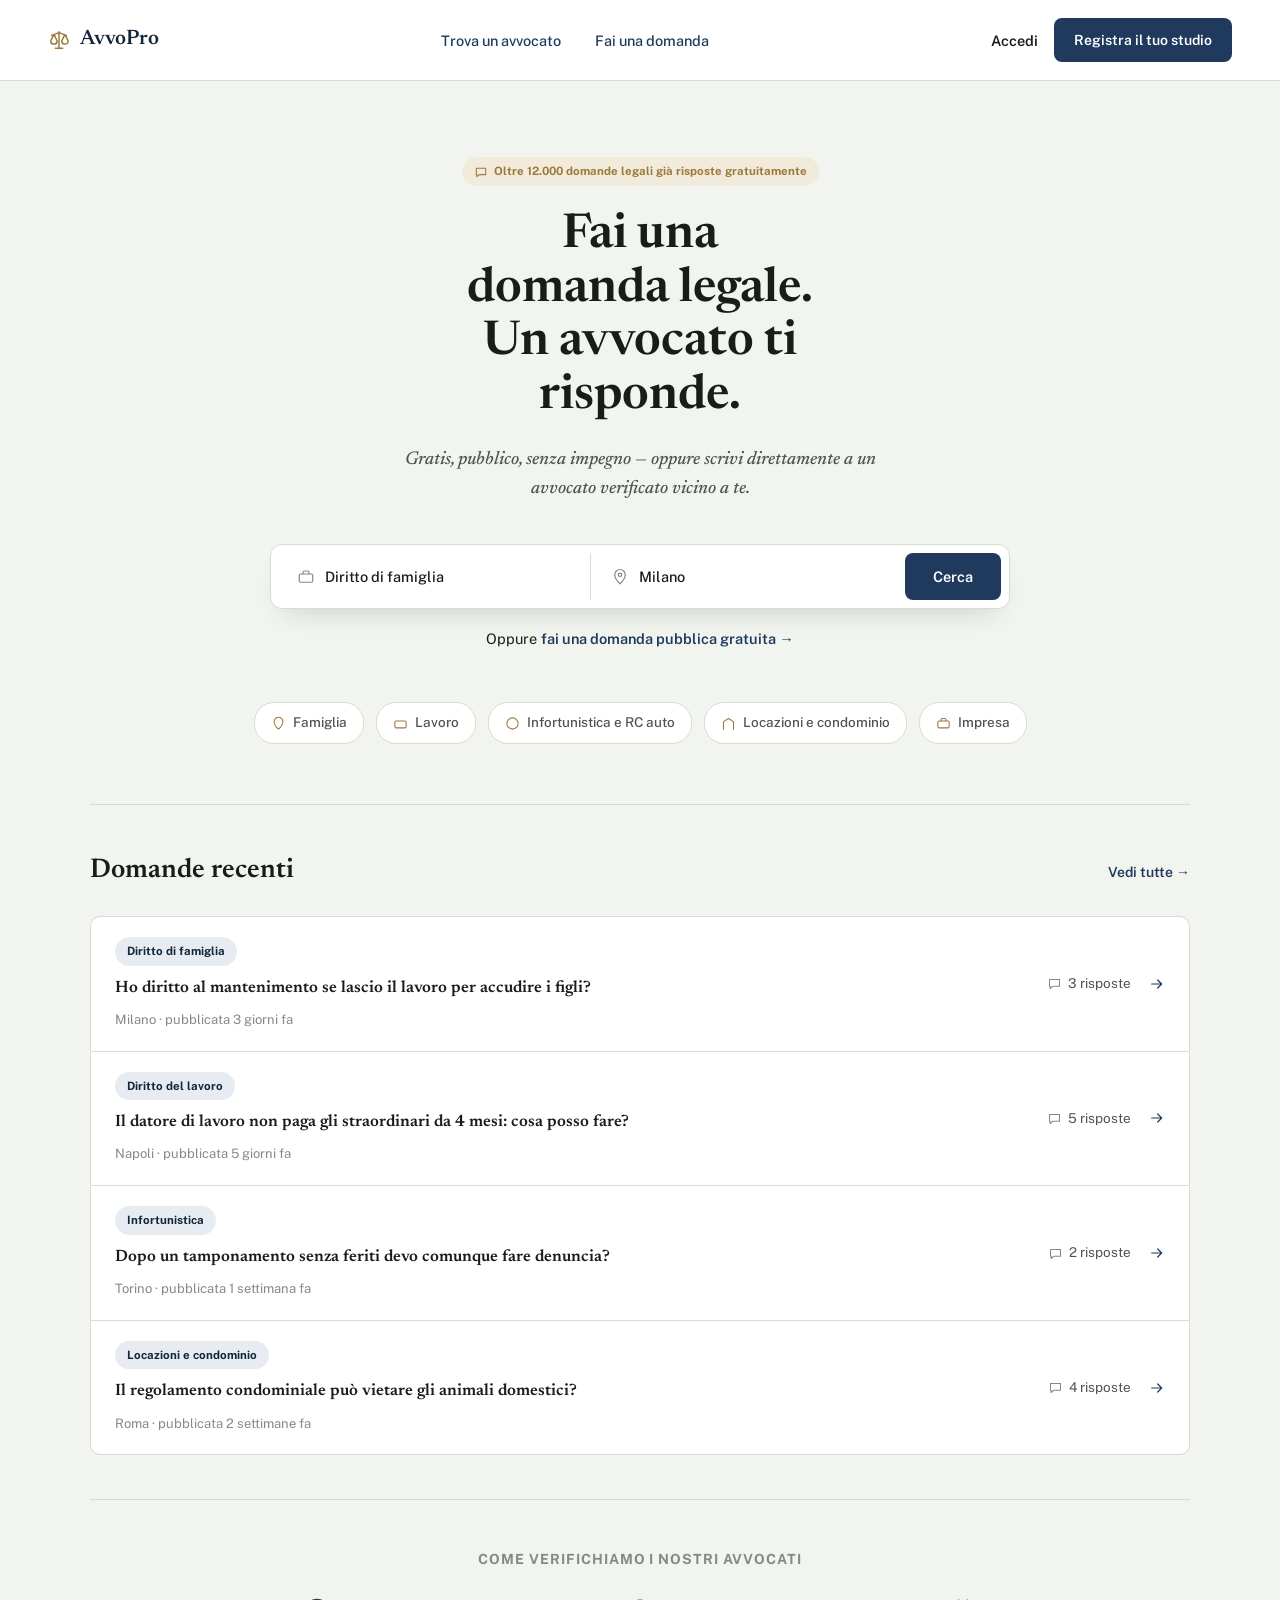
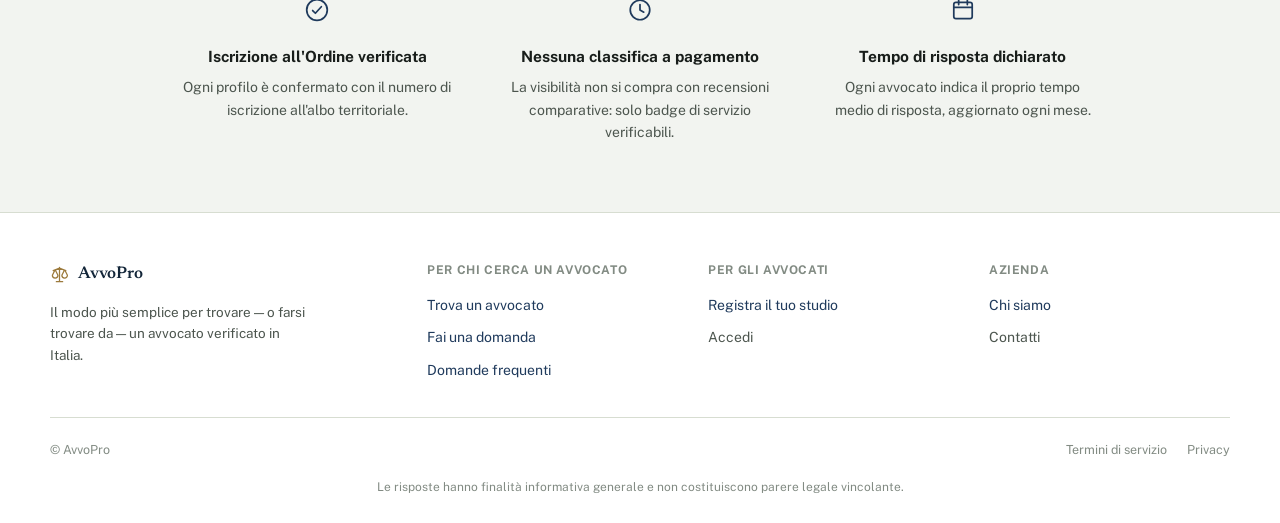
==== index.html @ 8909fcf5 "AvvoPro: mockup statico navigabile (homepage, ricerca, profilo, Q&A, contatto, registrazione, upsell" ====
<!doctype html>
<html lang="it">
<head>
<meta charset="utf-8">
<meta name="viewport" content="width=device-width, initial-scale=1">
<title>AvvoPro — Fai una domanda legale, un avvocato ti risponde</title>
<meta name="description" content="Cerca un avvocato verificato per materia e città, fai una domanda pubblica gratuita o scrivi direttamente a un professionista.">
<link rel="preconnect" href="https://fonts.googleapis.com">
<link rel="stylesheet" href="https://fonts.googleapis.com/css2?family=Newsreader:ital,opsz,wght@0,6..72,400;0,6..72,500;0,6..72,600;0,6..72,700;1,6..72,500&family=Public+Sans:wght@400;500;600;700&family=IBM+Plex+Mono:wght@400;500;600&display=swap">
<link rel="stylesheet" href="styles.css">
</head>
<body>
<div class="page">

  <header style="display:flex;align-items:center;justify-content:space-between;padding:18px 48px;border-bottom:1px solid var(--line);background:var(--paper-raised);">
    <a href="index.html" class="brand">
      <svg width="22" height="22" viewBox="0 0 24 24" fill="none" stroke="#9c7a3c" stroke-width="1.6" stroke-linecap="round" stroke-linejoin="round"><path d="M12 3v18M6 7l-3 6a3.5 3.5 0 0 0 7 0L7 7M18 7l-3 6a3.5 3.5 0 0 0 7 0L19 7M6 7h1.5M17.5 7H19M8 21h8M4 7l8-3 8 3"></path></svg>
      <span style="font-family:'Newsreader';font-weight:600;font-size:21px;color:var(--toga-deep);">AvvoPro</span></a>
    <nav style="display:flex;align-items:center;gap:34px;font-size:14.5px;font-weight:500;color:var(--ink-soft);">
      <a href="risultati.html" class="current">Trova un avvocato</a>
      <a href="domanda.html">Fai una domanda</a>
    </nav>
    <div style="display:flex;align-items:center;gap:16px;">
      <a href="#" style="font-size:14.5px;font-weight:600;color:var(--ink);">Accedi</a>
      <a href="registrati.html" class="btn-primary" style="padding:11px 20px;font-size:14px;">Registra il tuo studio</a>
    </div>
  </header>

  <main style="max-width:1180px;margin:0 auto;padding:0 40px;">

    <section style="padding:76px 0 52px;text-align:center;">
      <div class="badge" style="background:var(--seal-tint);color:var(--seal);margin-bottom:24px;">
        <svg width="14" height="14" viewBox="0 0 24 24" fill="none" stroke="currentColor" stroke-width="1.8" stroke-linecap="round" stroke-linejoin="round"><path d="M4 5.5h16v11H9l-4 3.5v-3.5H4z"></path></svg>
        Oltre 12.000 domande legali già risposte gratuitamente
      </div>
      <h1 style="font-size:48px;line-height:1.12;max-width:16ch;margin:0 auto 20px;">Fai una domanda legale.<br>Un avvocato ti risponde.</h1>
      <p style="font-size:18.5px;color:var(--ink-soft);max-width:48ch;margin:0 auto 40px;font-family:'Newsreader';font-style:italic;font-weight:500;">Gratis, pubblico, senza impegno — oppure scrivi direttamente a un avvocato verificato vicino a te.</p>

      <div style="display:flex;gap:2px;max-width:740px;margin:0 auto;background:#fff;border:1px solid var(--line);border-radius:12px;padding:8px;box-shadow:0 14px 30px -16px rgba(24,29,26,.22);">
        <div style="flex:1;display:flex;align-items:center;gap:10px;padding:12px 18px;border-right:1px solid var(--line);text-align:left;">
          <svg width="18" height="18" viewBox="0 0 24 24" fill="none" stroke="#828b83" stroke-width="1.6" stroke-linecap="round" stroke-linejoin="round"><rect x="3" y="8" width="18" height="11" rx="2"></rect><path d="M8 8V6a2 2 0 0 1 2-2h4a2 2 0 0 1 2 2v2"></path></svg>
          <span style="font-size:14.5px;font-weight:500;color:var(--ink);">Diritto di famiglia</span>
        </div>
        <div style="flex:1;display:flex;align-items:center;gap:10px;padding:12px 18px;text-align:left;">
          <svg width="18" height="18" viewBox="0 0 24 24" fill="none" stroke="#828b83" stroke-width="1.6" stroke-linecap="round" stroke-linejoin="round"><path d="M12 21s7-6.5 7-12a7 7 0 1 0-14 0c0 5.5 7 12 7 12z"></path><circle cx="12" cy="9" r="2.3"></circle></svg>
          <span style="font-size:14.5px;font-weight:500;color:var(--ink);">Milano</span>
        </div>
        <a href="risultati.html" style="background:var(--toga);color:#fff;border-radius:8px;padding:0 28px;font-weight:600;font-size:14.5px;display:flex;align-items:center;">Cerca</a>
      </div>
      <div style="margin-top:18px;font-size:14.5px;">Oppure <a href="domanda.html" style="font-weight:600;">fai una domanda pubblica gratuita →</a></div>
    </section>

    <section style="display:flex;gap:12px;justify-content:center;flex-wrap:wrap;padding-bottom:60px;">
      <div class="chip"><svg width="15" height="15" viewBox="0 0 24 24" fill="none" stroke="#9c7a3c" stroke-width="1.7" stroke-linecap="round" stroke-linejoin="round"><path d="M12 21s7-6.5 7-12a7 7 0 1 0-14 0c0 5.5 7 12 7 12z"></path></svg>Famiglia</div>
      <div class="chip"><svg width="15" height="15" viewBox="0 0 24 24" fill="none" stroke="#9c7a3c" stroke-width="1.7" stroke-linecap="round" stroke-linejoin="round"><rect x="3" y="8" width="18" height="11" rx="2"></rect></svg>Lavoro</div>
      <div class="chip"><svg width="15" height="15" viewBox="0 0 24 24" fill="none" stroke="#9c7a3c" stroke-width="1.7" stroke-linecap="round" stroke-linejoin="round"><circle cx="12" cy="12" r="9"></circle></svg>Infortunistica e RC auto</div>
      <div class="chip"><svg width="15" height="15" viewBox="0 0 24 24" fill="none" stroke="#9c7a3c" stroke-width="1.7" stroke-linecap="round" stroke-linejoin="round"><path d="M4 21V9l8-5 8 5v12"></path></svg>Locazioni e condominio</div>
      <div class="chip"><svg width="15" height="15" viewBox="0 0 24 24" fill="none" stroke="#9c7a3c" stroke-width="1.7" stroke-linecap="round" stroke-linejoin="round"><rect x="3" y="8" width="18" height="11" rx="2"></rect><path d="M8 8V6a2 2 0 0 1 2-2h4a2 2 0 0 1 2 2v2"></path></svg>Impresa</div>
    </section>

    <section style="padding:44px 0;border-top:1px solid var(--line);">
      <div style="display:flex;justify-content:space-between;align-items:baseline;margin-bottom:24px;">
        <h2 style="font-size:27px;">Domande recenti</h2>
        <a href="risultati.html" style="font-size:14px;font-weight:600;">Vedi tutte →</a>
      </div>
      <div style="display:flex;flex-direction:column;gap:1px;background:var(--line);border:1px solid var(--line);border-radius:10px;overflow:hidden;">

        <div style="background:var(--paper-raised);padding:20px 24px;display:flex;justify-content:space-between;align-items:center;gap:20px;">
          <div>
            <span class="badge" style="background:var(--toga-tint);color:var(--toga-deep);margin-bottom:9px;">Diritto di famiglia</span>
            <h4 style="font-size:16.5px;font-weight:600;margin-bottom:5px;">Ho diritto al mantenimento se lascio il lavoro per accudire i figli?</h4>
            <span style="font-size:13px;color:var(--ink-faint);">Milano · pubblicata 3 giorni fa</span>
          </div>
          <div style="display:flex;align-items:center;gap:18px;flex:none;">
            <span style="font-size:13.5px;color:var(--ink-soft);display:flex;align-items:center;gap:6px;"><svg width="15" height="15" viewBox="0 0 24 24" fill="none" stroke="#828b83" stroke-width="1.7" stroke-linecap="round" stroke-linejoin="round"><path d="M4 5.5h16v11H9l-4 3.5v-3.5H4z"></path></svg>3 risposte</span>
            <svg width="16" height="16" viewBox="0 0 24 24" fill="none" stroke="#1f3a5c" stroke-width="1.8" stroke-linecap="round" stroke-linejoin="round"><path d="M4 12h15M13 6l6 6-6 6"></path></svg>
          </div>
        </div>

        <div style="background:var(--paper-raised);padding:20px 24px;display:flex;justify-content:space-between;align-items:center;gap:20px;">
          <div>
            <span class="badge" style="background:var(--toga-tint);color:var(--toga-deep);margin-bottom:9px;">Diritto del lavoro</span>
            <h4 style="font-size:16.5px;font-weight:600;margin-bottom:5px;">Il datore di lavoro non paga gli straordinari da 4 mesi: cosa posso fare?</h4>
            <span style="font-size:13px;color:var(--ink-faint);">Napoli · pubblicata 5 giorni fa</span>
          </div>
          <div style="display:flex;align-items:center;gap:18px;flex:none;">
            <span style="font-size:13.5px;color:var(--ink-soft);display:flex;align-items:center;gap:6px;"><svg width="15" height="15" viewBox="0 0 24 24" fill="none" stroke="#828b83" stroke-width="1.7" stroke-linecap="round" stroke-linejoin="round"><path d="M4 5.5h16v11H9l-4 3.5v-3.5H4z"></path></svg>5 risposte</span>
            <svg width="16" height="16" viewBox="0 0 24 24" fill="none" stroke="#1f3a5c" stroke-width="1.8" stroke-linecap="round" stroke-linejoin="round"><path d="M4 12h15M13 6l6 6-6 6"></path></svg>
          </div>
        </div>

        <div style="background:var(--paper-raised);padding:20px 24px;display:flex;justify-content:space-between;align-items:center;gap:20px;">
          <div>
            <span class="badge" style="background:var(--toga-tint);color:var(--toga-deep);margin-bottom:9px;">Infortunistica</span>
            <h4 style="font-size:16.5px;font-weight:600;margin-bottom:5px;">Dopo un tamponamento senza feriti devo comunque fare denuncia?</h4>
            <span style="font-size:13px;color:var(--ink-faint);">Torino · pubblicata 1 settimana fa</span>
          </div>
          <div style="display:flex;align-items:center;gap:18px;flex:none;">
            <span style="font-size:13.5px;color:var(--ink-soft);display:flex;align-items:center;gap:6px;"><svg width="15" height="15" viewBox="0 0 24 24" fill="none" stroke="#828b83" stroke-width="1.7" stroke-linecap="round" stroke-linejoin="round"><path d="M4 5.5h16v11H9l-4 3.5v-3.5H4z"></path></svg>2 risposte</span>
            <svg width="16" height="16" viewBox="0 0 24 24" fill="none" stroke="#1f3a5c" stroke-width="1.8" stroke-linecap="round" stroke-linejoin="round"><path d="M4 12h15M13 6l6 6-6 6"></path></svg>
          </div>
        </div>

        <div style="background:var(--paper-raised);padding:20px 24px;display:flex;justify-content:space-between;align-items:center;gap:20px;">
          <div>
            <span class="badge" style="background:var(--toga-tint);color:var(--toga-deep);margin-bottom:9px;">Locazioni e condominio</span>
            <h4 style="font-size:16.5px;font-weight:600;margin-bottom:5px;">Il regolamento condominiale può vietare gli animali domestici?</h4>
            <span style="font-size:13px;color:var(--ink-faint);">Roma · pubblicata 2 settimane fa</span>
          </div>
          <div style="display:flex;align-items:center;gap:18px;flex:none;">
            <span style="font-size:13.5px;color:var(--ink-soft);display:flex;align-items:center;gap:6px;"><svg width="15" height="15" viewBox="0 0 24 24" fill="none" stroke="#828b83" stroke-width="1.7" stroke-linecap="round" stroke-linejoin="round"><path d="M4 5.5h16v11H9l-4 3.5v-3.5H4z"></path></svg>4 risposte</span>
            <svg width="16" height="16" viewBox="0 0 24 24" fill="none" stroke="#1f3a5c" stroke-width="1.8" stroke-linecap="round" stroke-linejoin="round"><path d="M4 12h15M13 6l6 6-6 6"></path></svg>
          </div>
        </div>

      </div>
    </section>

    <section style="padding:48px 0 68px;border-top:1px solid var(--line);">
      <h3 style="font-size:14px;text-transform:uppercase;letter-spacing:.07em;color:var(--ink-faint);margin-bottom:26px;text-align:center;font-family:'Public Sans';font-weight:700;">Come verifichiamo i nostri avvocati</h3>
      <div style="display:grid;grid-template-columns:repeat(3,1fr);gap:28px;max-width:940px;margin:0 auto;">
        <div style="text-align:center;padding:0 12px;">
          <svg width="26" height="26" viewBox="0 0 24 24" fill="none" stroke="#1f3a5c" stroke-width="1.6" stroke-linecap="round" stroke-linejoin="round" style="margin-bottom:14px;"><path d="M8 12.5l2.5 2.5L16 9"></path><circle cx="12" cy="12" r="9.5"></circle></svg>
          <h4 style="font-size:15.5px;font-family:'Public Sans';font-weight:700;margin-bottom:8px;">Iscrizione all'Ordine verificata</h4>
          <p style="font-size:14px;color:var(--ink-soft);">Ogni profilo è confermato con il numero di iscrizione all'albo territoriale.</p>
        </div>
        <div style="text-align:center;padding:0 12px;">
          <svg width="26" height="26" viewBox="0 0 24 24" fill="none" stroke="#1f3a5c" stroke-width="1.6" stroke-linecap="round" stroke-linejoin="round" style="margin-bottom:14px;"><circle cx="12" cy="12" r="9"></circle><path d="M12 7v5l3.5 2"></path></svg>
          <h4 style="font-size:15.5px;font-family:'Public Sans';font-weight:700;margin-bottom:8px;">Nessuna classifica a pagamento</h4>
          <p style="font-size:14px;color:var(--ink-soft);">La visibilità non si compra con recensioni comparative: solo badge di servizio verificabili.</p>
        </div>
        <div style="text-align:center;padding:0 12px;">
          <svg width="26" height="26" viewBox="0 0 24 24" fill="none" stroke="#1f3a5c" stroke-width="1.6" stroke-linecap="round" stroke-linejoin="round" style="margin-bottom:14px;"><rect x="3.5" y="5" width="17" height="15" rx="2"></rect><path d="M3.5 9.5h17M8 3v4M16 3v4"></path></svg>
          <h4 style="font-size:15.5px;font-family:'Public Sans';font-weight:700;margin-bottom:8px;">Tempo di risposta dichiarato</h4>
          <p style="font-size:14px;color:var(--ink-soft);">Ogni avvocato indica il proprio tempo medio di risposta, aggiornato ogni mese.</p>
        </div>
      </div>
    </section>

  </main>

  <footer style="border-top:1px solid var(--line);background:var(--paper-raised);padding:48px 48px 26px;">
    <div style="max-width:1180px;margin:0 auto;">
      <div style="display:grid;grid-template-columns:1.4fr 1fr 1fr 1fr;gap:40px;padding-bottom:36px;">
        <div>
          <div style="display:flex;align-items:center;gap:9px;margin-bottom:14px;">
            <svg width="19" height="19" viewBox="0 0 24 24" fill="none" stroke="#9c7a3c" stroke-width="1.6" stroke-linecap="round" stroke-linejoin="round"><path d="M12 3v18M6 7l-3 6a3.5 3.5 0 0 0 7 0L7 7M18 7l-3 6a3.5 3.5 0 0 0 7 0L19 7M6 7h1.5M17.5 7H19M8 21h8M4 7l8-3 8 3"></path></svg>
            <span style="font-family:'Newsreader';font-weight:600;font-size:17px;color:var(--toga-deep);">AvvoPro</span>
          </div>
          <p style="font-size:13.5px;color:var(--ink-soft);max-width:32ch;">Il modo più semplice per trovare — o farsi trovare da — un avvocato verificato in Italia.</p>
        </div>
        <div>
          <p style="font-size:12px;text-transform:uppercase;letter-spacing:.05em;color:var(--ink-faint);font-weight:700;margin-bottom:14px;">Per chi cerca un avvocato</p>
          <div style="display:flex;flex-direction:column;gap:10px;font-size:14px;">
            <a href="risultati.html">Trova un avvocato</a>
            <a href="domanda.html">Fai una domanda</a>
            <a href="faq.html">Domande frequenti</a>
          </div>
        </div>
        <div>
          <p style="font-size:12px;text-transform:uppercase;letter-spacing:.05em;color:var(--ink-faint);font-weight:700;margin-bottom:14px;">Per gli avvocati</p>
          <div style="display:flex;flex-direction:column;gap:10px;font-size:14px;">
            <a href="registrati.html">Registra il tuo studio</a>
            <a href="#" style="color:var(--ink-soft);">Accedi</a>
          </div>
        </div>
        <div>
          <p style="font-size:12px;text-transform:uppercase;letter-spacing:.05em;color:var(--ink-faint);font-weight:700;margin-bottom:14px;">Azienda</p>
          <div style="display:flex;flex-direction:column;gap:10px;font-size:14px;">
            <a href="chi-siamo.html">Chi siamo</a>
            <a href="#" style="color:var(--ink-soft);">Contatti</a>
          </div>
        </div>
      </div>
      <div style="border-top:1px solid var(--line);padding-top:22px;display:flex;justify-content:space-between;align-items:center;flex-wrap:wrap;gap:12px;">
        <span style="font-size:12.5px;color:var(--ink-faint);">© AvvoPro</span>
        <div style="display:flex;gap:20px;font-size:12.5px;">
          <a href="#" style="color:var(--ink-faint);">Termini di servizio</a>
          <a href="#" style="color:var(--ink-faint);">Privacy</a>
        </div>
      </div>
      <p style="font-size:12px;color:var(--ink-faint);text-align:center;margin-top:18px;">Le risposte hanno finalità informativa generale e non costituiscono parere legale vincolante.</p>
    </div>
  </footer>

</div>

</body>
</html>
---- styles.css ----
/* AvvoPro — shared stylesheet */

:root{
  --paper:#f2f4f0; --paper-raised:#ffffff; --ink:#181d1a; --ink-soft:#4c554e; --ink-faint:#828b83;
  --line:#d7ddd1; --line-strong:#b9c2b3; --toga:#1f3a5c; --toga-deep:#132639; --toga-tint:#e6ecf2;
  --seal:#9c7a3c; --seal-tint:#f2ebdc; --good:#3f6b4f; --good-tint:#e6efe8;
}
*{box-sizing:border-box;}
html{scroll-behavior:smooth;}
body{margin:0;background:var(--paper);color:var(--ink);font-family:'Public Sans',-apple-system,BlinkMacSystemFont,sans-serif;font-size:15.5px;line-height:1.6;}
h1,h2,h3,h4{font-family:'Newsreader',Georgia,serif;font-weight:600;color:var(--ink);margin:0;text-wrap:balance;}
p{margin:0;}
a{color:var(--toga);text-decoration:none;}
a:hover{color:var(--toga-deep);}
label{display:block;font-size:13px;font-weight:600;color:var(--ink-soft);margin-bottom:8px;}
img,svg{max-width:100%;}

.mono{font-family:'IBM Plex Mono',ui-monospace,monospace;font-variant-numeric:tabular-nums;}
.badge{display:inline-flex;align-items:center;gap:6px;padding:5px 12px;border-radius:20px;font-size:11.5px;font-weight:700;white-space:nowrap;}
.chip{display:inline-flex;align-items:center;gap:7px;background:#fff;border:1px solid var(--line);border-radius:20px;padding:9px 16px;font-size:13.5px;font-weight:500;color:var(--ink-soft);}
.tag{display:inline-flex;align-items:center;background:var(--paper);border:1px solid var(--line);border-radius:8px;padding:8px 14px;font-size:13.5px;font-weight:500;color:var(--ink-soft);}
.card{background:var(--paper-raised);border:1px solid var(--line);border-radius:12px;}
.field{background:#fff;border:1px solid var(--line);border-radius:8px;padding:12px 14px;font-size:14px;color:var(--ink);}
.avatar{border-radius:50%;display:flex;align-items:center;justify-content:center;font-family:'Newsreader',Georgia,serif;font-weight:600;flex:none;}

.btn-primary{background:var(--toga);color:#fff;border-radius:8px;padding:13px 22px;font-size:14.5px;font-weight:600;text-align:center;display:inline-block;border:none;cursor:pointer;font-family:inherit;}
.btn-primary:hover{background:var(--toga-deep);color:#fff;}
.btn-outline{background:#fff;color:var(--toga);border:1px solid var(--toga);border-radius:8px;padding:12px 22px;font-size:14.5px;font-weight:600;text-align:center;display:inline-block;cursor:pointer;font-family:inherit;}
.btn-outline:hover{background:var(--toga-tint);}

/* header / footer */
.site-header{display:flex;align-items:center;justify-content:space-between;padding:18px 48px;border-bottom:1px solid var(--line);background:var(--paper-raised);}
.brand{display:flex;align-items:center;gap:10px;text-decoration:none;}
.brand span{font-family:'Newsreader',Georgia,serif;font-weight:600;font-size:21px;color:var(--toga-deep);}
.site-nav{display:flex;align-items:center;gap:34px;font-size:14.5px;font-weight:500;color:var(--ink-soft);}
.site-nav a{color:var(--ink-soft);}
.site-nav a.current{color:var(--ink);font-weight:600;}
.header-actions{display:flex;align-items:center;gap:16px;}
.header-actions a.login{font-size:14.5px;font-weight:600;color:var(--ink);}

.site-footer{border-top:1px solid var(--line);background:var(--paper-raised);padding:48px 48px 26px;}
.footer-inner{max-width:1180px;margin:0 auto;}
.footer-grid{display:grid;grid-template-columns:1.4fr 1fr 1fr 1fr;gap:40px;padding-bottom:36px;}
.footer-col p.label{font-size:12px;text-transform:uppercase;letter-spacing:.05em;color:var(--ink-faint);font-weight:700;margin-bottom:14px;}
.footer-links{display:flex;flex-direction:column;gap:10px;font-size:14px;}
.footer-bottom{border-top:1px solid var(--line);padding-top:22px;display:flex;justify-content:space-between;align-items:center;flex-wrap:wrap;gap:12px;}
.footer-legal{display:flex;gap:20px;font-size:12.5px;}
.footer-legal a,.footer-bottom span{color:var(--ink-faint);font-size:12.5px;}
.footer-disclaimer{font-size:12px;color:var(--ink-faint);text-align:center;margin-top:18px;}

/* app shell (dashboard / abbonamento) */
.app-shell{display:flex;min-height:100vh;}
.app-sidebar{width:236px;flex:none;background:var(--paper-raised);border-right:1px solid var(--line);padding:24px 16px;display:flex;flex-direction:column;gap:26px;}
.app-brand{display:flex;align-items:center;gap:9px;padding:0 8px;text-decoration:none;}
.app-brand span{font-family:'Newsreader',Georgia,serif;font-weight:600;font-size:18px;color:var(--toga-deep);}
.app-nav{display:flex;flex-direction:column;gap:4px;}
.navitem{display:flex;align-items:center;gap:11px;padding:10px 14px;border-radius:8px;font-size:14px;font-weight:500;color:var(--ink-soft);text-decoration:none;}
.navitem.active{background:var(--toga-tint);color:var(--toga-deep);font-weight:600;}
.app-main{flex:1;padding:32px 40px 56px;}
.pill{display:inline-flex;align-items:center;gap:6px;padding:4px 11px;border-radius:20px;font-size:12px;font-weight:600;white-space:nowrap;}
.slot-taken{background:var(--toga-tint);border:1px solid var(--toga);color:var(--toga-deep);border-radius:6px;padding:7px 9px;font-size:12px;font-weight:500;}

/* misc components */
.check{flex:none;margin-top:2px;}
.dash{flex:none;margin-top:9px;width:11px;height:1.5px;background:var(--line-strong);}
.btn-day{width:42px;height:52px;border-radius:8px;border:1px solid var(--line);display:flex;flex-direction:column;align-items:center;justify-content:center;font-size:12px;color:var(--ink-soft);flex:none;background:#fff;cursor:pointer;font-family:inherit;}
.btn-day.active{background:var(--toga);border-color:var(--toga);color:#fff;}
.slot{border:1px solid var(--line);border-radius:7px;padding:8px 0;text-align:center;font-size:13px;font-weight:500;color:var(--ink-soft);background:#fff;cursor:pointer;font-family:inherit;}
.slot.active{background:var(--toga-tint);border-color:var(--toga);color:var(--toga-deep);font-weight:600;}

.filter-group{padding:18px 0;border-bottom:1px solid var(--line);}
.filter-group:last-child{border-bottom:none;}
.filter-title{font-size:12px;text-transform:uppercase;letter-spacing:.05em;color:var(--ink-faint);font-weight:700;margin-bottom:12px;}
.filter-item{display:flex;align-items:center;gap:10px;font-size:14px;color:var(--ink-soft);padding:5px 0;}
.checkbox{width:16px;height:16px;border-radius:4px;border:1.5px solid var(--line-strong);flex:none;display:flex;align-items:center;justify-content:center;}
.checkbox.on{background:var(--toga);border-color:var(--toga);}

.qa-item{border:1px solid var(--line);border-radius:10px;background:var(--paper-raised);overflow:hidden;}
.qa-q{display:flex;justify-content:space-between;align-items:center;padding:18px 22px;font-size:15.5px;font-weight:600;cursor:pointer;background:none;border:none;width:100%;text-align:left;font-family:inherit;color:var(--ink);}
.qa-a{padding:0 22px 20px;font-size:14.5px;color:var(--ink-soft);max-width:70ch;display:none;}
.qa-item.open .qa-a{display:block;}
.qa-item.open{border-color:var(--toga);}
.qa-item.open .qa-q{color:var(--toga-deep);}
.qa-q .chev{transition:transform .15s ease;}
.qa-item.open .qa-q .chev{transform:rotate(180deg);}
.section-label{font-size:12.5px;text-transform:uppercase;letter-spacing:.06em;color:var(--seal);font-weight:700;margin-bottom:14px;}

/* layout helper */
.page{width:100%;max-width:1440px;margin:0 auto;background:var(--paper);}

@media (max-width: 900px){
  .site-header{padding:14px 20px;flex-wrap:wrap;gap:12px;}
  .site-nav{order:3;width:100%;gap:22px;}
  main{padding-left:20px !important;padding-right:20px !important;}
  .footer-grid{grid-template-columns:1fr 1fr;}
  [style*="grid-template-columns:repeat(3"],[style*="grid-template-columns: repeat(3"]{grid-template-columns:1fr !important;}
  [style*="grid-template-columns:1fr 1fr"]{grid-template-columns:1fr !important;}
  [style*="grid-template-columns:240px"],[style*="grid-template-columns:1.4fr"],[style*="grid-template-columns:1.3fr"],[style*="grid-template-columns:1.7fr"],[style*="grid-template-columns:1fr 1.05fr"]{grid-template-columns:1fr !important;}
  .app-sidebar{width:100%;border-right:none;border-bottom:1px solid var(--line);}
  .app-shell{flex-direction:column;}
}
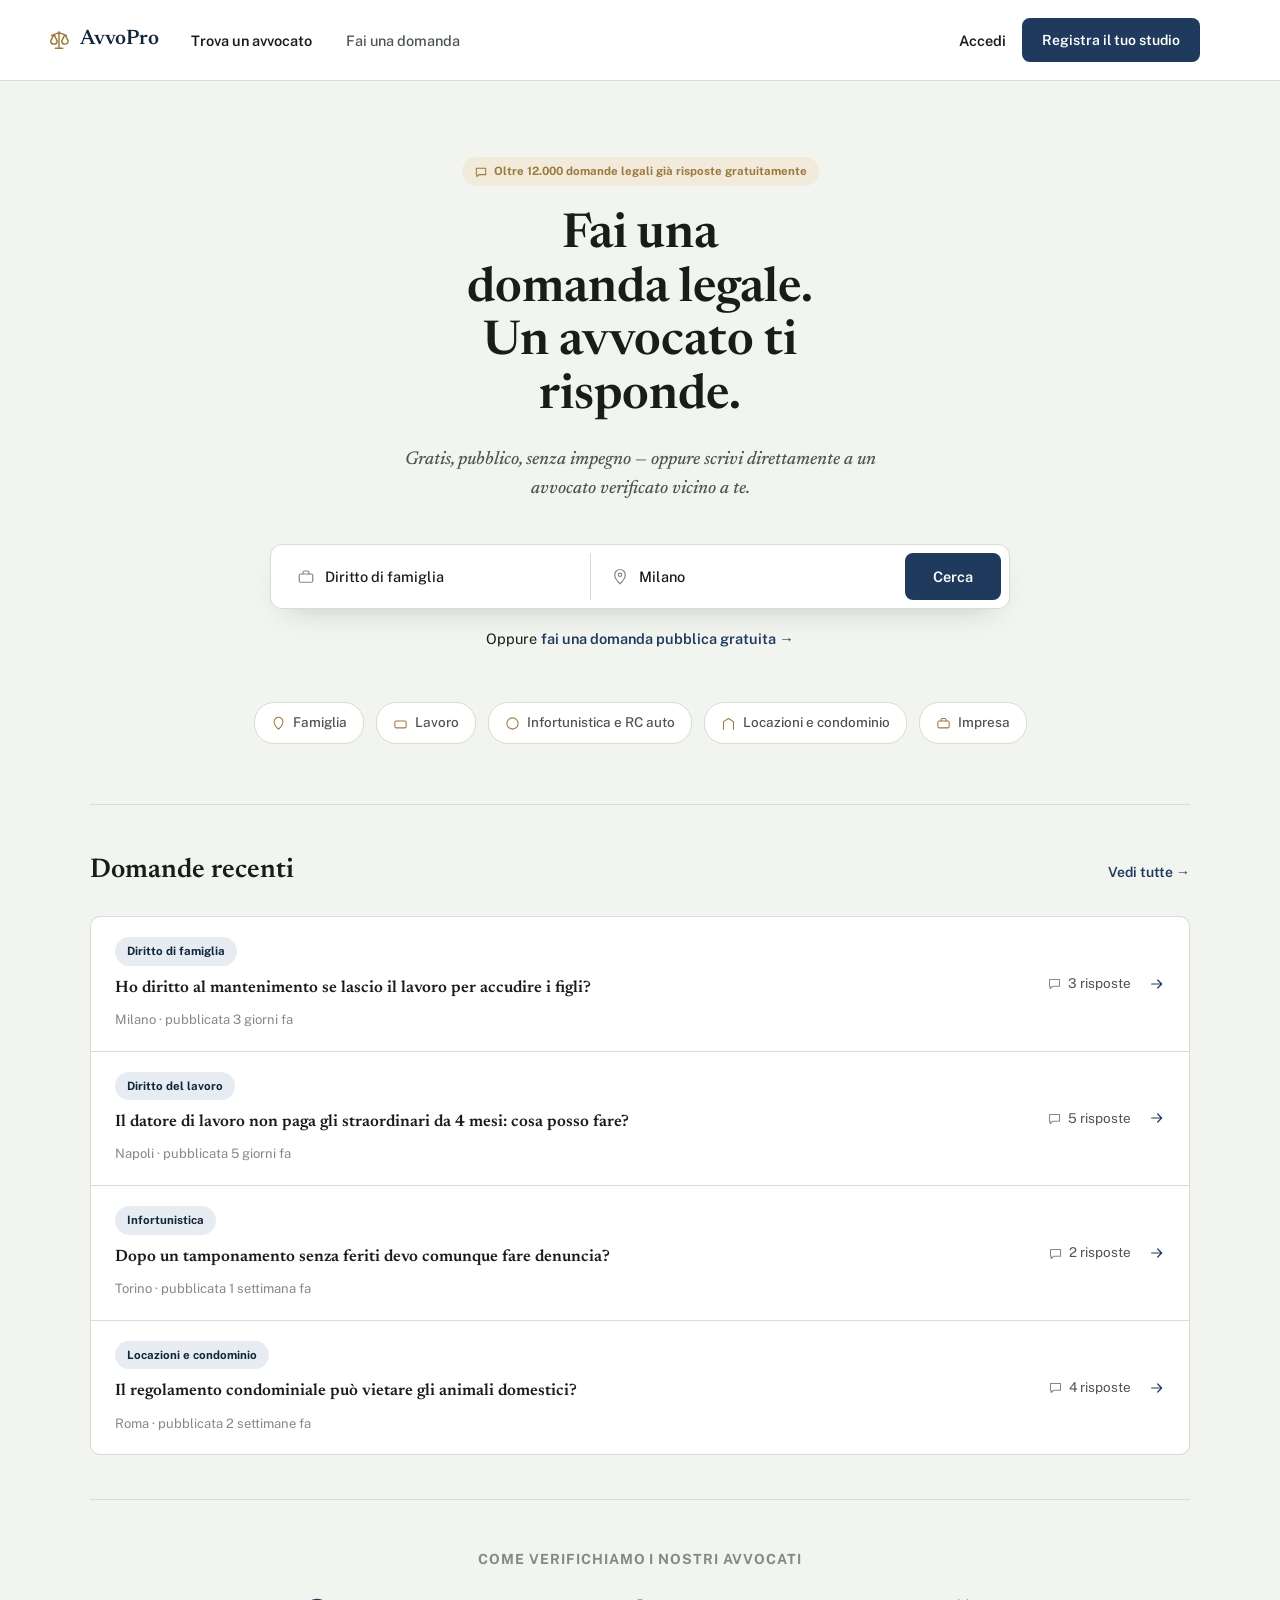
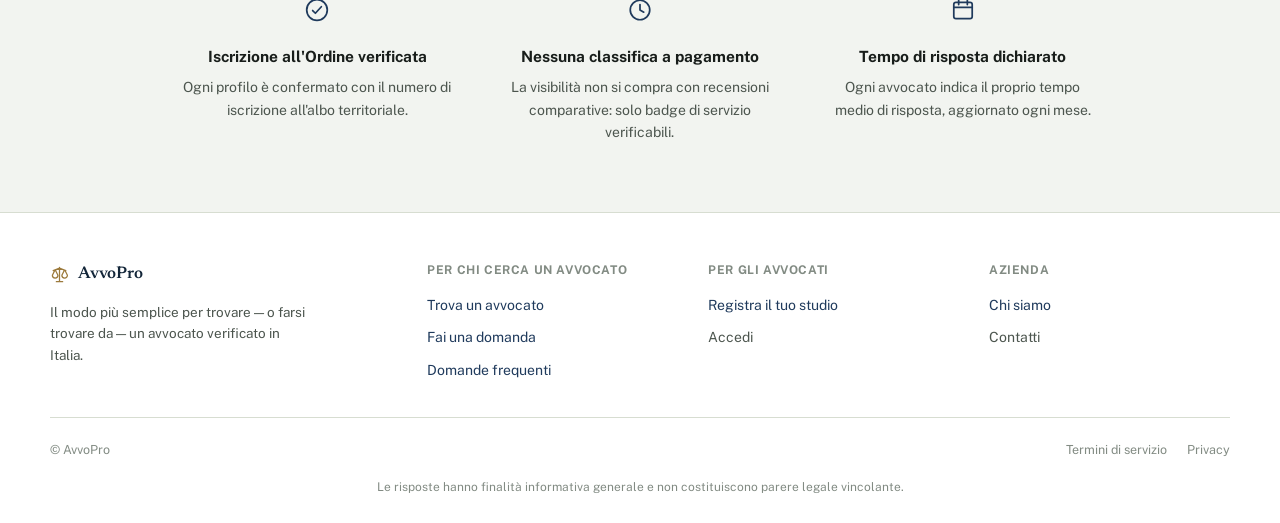
==== commit 39a447c6: "Fix broken mobile experience: real hamburger nav, working footer classes, and a systematic fix for h" ====
--- a/index.html
+++ b/index.html
@@ -12,18 +12,25 @@
 <body>
 <div class="page">
 
-  <header style="display:flex;align-items:center;justify-content:space-between;padding:18px 48px;border-bottom:1px solid var(--line);background:var(--paper-raised);">
+  <header class="site-header">
     <a href="index.html" class="brand">
       <svg width="22" height="22" viewBox="0 0 24 24" fill="none" stroke="#9c7a3c" stroke-width="1.6" stroke-linecap="round" stroke-linejoin="round"><path d="M12 3v18M6 7l-3 6a3.5 3.5 0 0 0 7 0L7 7M18 7l-3 6a3.5 3.5 0 0 0 7 0L19 7M6 7h1.5M17.5 7H19M8 21h8M4 7l8-3 8 3"></path></svg>
       <span style="font-family:'Newsreader';font-weight:600;font-size:21px;color:var(--toga-deep);">AvvoPro</span></a>
-    <nav style="display:flex;align-items:center;gap:34px;font-size:14.5px;font-weight:500;color:var(--ink-soft);">
+    <input type="checkbox" id="nav-toggle" class="nav-toggle-input">
+    <label for="nav-toggle" class="menu-toggle" aria-label="Apri il menu">
+      <svg class="icon-open" width="22" height="22" viewBox="0 0 24 24" fill="none" stroke="currentColor" stroke-width="2" stroke-linecap="round" stroke-linejoin="round"><path d="M4 7h16M4 12h16M4 17h16"></path></svg>
+      <svg class="icon-close" width="22" height="22" viewBox="0 0 24 24" fill="none" stroke="currentColor" stroke-width="2" stroke-linecap="round" stroke-linejoin="round"><path d="M6 6l12 12M18 6L6 18"></path></svg>
+    </label>
+    <nav class="nav-panel">
+      <div class="nav-links">
       <a href="risultati.html" class="current">Trova un avvocato</a>
       <a href="domanda.html">Fai una domanda</a>
-    </nav>
-    <div style="display:flex;align-items:center;gap:16px;">
+    </div>
+      <div class="nav-actions">
       <a href="#" style="font-size:14.5px;font-weight:600;color:var(--ink);">Accedi</a>
       <a href="registrati.html" class="btn-primary" style="padding:11px 20px;font-size:14px;">Registra il tuo studio</a>
     </div>
+    </nav>
   </header>
 
   <main style="max-width:1180px;margin:0 auto;padding:0 40px;">
@@ -139,9 +146,9 @@
 
   </main>
 
-  <footer style="border-top:1px solid var(--line);background:var(--paper-raised);padding:48px 48px 26px;">
-    <div style="max-width:1180px;margin:0 auto;">
-      <div style="display:grid;grid-template-columns:1.4fr 1fr 1fr 1fr;gap:40px;padding-bottom:36px;">
+  <footer class="site-footer">
+    <div class="footer-inner">
+      <div class="footer-grid">
         <div>
           <div style="display:flex;align-items:center;gap:9px;margin-bottom:14px;">
             <svg width="19" height="19" viewBox="0 0 24 24" fill="none" stroke="#9c7a3c" stroke-width="1.6" stroke-linecap="round" stroke-linejoin="round"><path d="M12 3v18M6 7l-3 6a3.5 3.5 0 0 0 7 0L7 7M18 7l-3 6a3.5 3.5 0 0 0 7 0L19 7M6 7h1.5M17.5 7H19M8 21h8M4 7l8-3 8 3"></path></svg>
@@ -151,7 +158,7 @@
         </div>
         <div>
           <p style="font-size:12px;text-transform:uppercase;letter-spacing:.05em;color:var(--ink-faint);font-weight:700;margin-bottom:14px;">Per chi cerca un avvocato</p>
-          <div style="display:flex;flex-direction:column;gap:10px;font-size:14px;">
+          <div class="footer-links">
             <a href="risultati.html">Trova un avvocato</a>
             <a href="domanda.html">Fai una domanda</a>
             <a href="faq.html">Domande frequenti</a>
@@ -159,27 +166,27 @@
         </div>
         <div>
           <p style="font-size:12px;text-transform:uppercase;letter-spacing:.05em;color:var(--ink-faint);font-weight:700;margin-bottom:14px;">Per gli avvocati</p>
-          <div style="display:flex;flex-direction:column;gap:10px;font-size:14px;">
+          <div class="footer-links">
             <a href="registrati.html">Registra il tuo studio</a>
             <a href="#" style="color:var(--ink-soft);">Accedi</a>
           </div>
         </div>
         <div>
           <p style="font-size:12px;text-transform:uppercase;letter-spacing:.05em;color:var(--ink-faint);font-weight:700;margin-bottom:14px;">Azienda</p>
-          <div style="display:flex;flex-direction:column;gap:10px;font-size:14px;">
+          <div class="footer-links">
             <a href="chi-siamo.html">Chi siamo</a>
             <a href="#" style="color:var(--ink-soft);">Contatti</a>
           </div>
         </div>
       </div>
-      <div style="border-top:1px solid var(--line);padding-top:22px;display:flex;justify-content:space-between;align-items:center;flex-wrap:wrap;gap:12px;">
+      <div class="footer-bottom">
         <span style="font-size:12.5px;color:var(--ink-faint);">© AvvoPro</span>
-        <div style="display:flex;gap:20px;font-size:12.5px;">
+        <div class="footer-legal">
           <a href="#" style="color:var(--ink-faint);">Termini di servizio</a>
           <a href="#" style="color:var(--ink-faint);">Privacy</a>
         </div>
       </div>
-      <p style="font-size:12px;color:var(--ink-faint);text-align:center;margin-top:18px;">Le risposte hanno finalità informativa generale e non costituiscono parere legale vincolante.</p>
+      <p class="footer-disclaimer">Le risposte hanno finalità informativa generale e non costituiscono parere legale vincolante.</p>
     </div>
   </footer>
 
--- a/styles.css
+++ b/styles.css
@@ -29,14 +29,23 @@
 .btn-outline:hover{background:var(--toga-tint);}
 
 /* header / footer */
-.site-header{display:flex;align-items:center;justify-content:space-between;padding:18px 48px;border-bottom:1px solid var(--line);background:var(--paper-raised);}
-.brand{display:flex;align-items:center;gap:10px;text-decoration:none;}
+.site-header{position:relative;display:flex;align-items:center;justify-content:space-between;padding:18px 48px;border-bottom:1px solid var(--line);background:var(--paper-raised);}
+.brand{display:flex;align-items:center;gap:10px;text-decoration:none;flex:none;}
 .brand span{font-family:'Newsreader',Georgia,serif;font-weight:600;font-size:21px;color:var(--toga-deep);}
-.site-nav{display:flex;align-items:center;gap:34px;font-size:14.5px;font-weight:500;color:var(--ink-soft);}
-.site-nav a{color:var(--ink-soft);}
-.site-nav a.current{color:var(--ink);font-weight:600;}
-.header-actions{display:flex;align-items:center;gap:16px;}
-.header-actions a.login{font-size:14.5px;font-weight:600;color:var(--ink);}
+
+.nav-toggle-input{position:absolute;opacity:0;pointer-events:none;}
+.menu-toggle{display:none;align-items:center;justify-content:center;width:40px;height:40px;flex:none;cursor:pointer;border-radius:8px;}
+.menu-toggle:hover{background:var(--toga-tint);}
+.menu-toggle .icon-close{display:none;}
+.nav-toggle-input:checked ~ .menu-toggle .icon-open{display:none;}
+.nav-toggle-input:checked ~ .menu-toggle .icon-close{display:block;}
+
+.nav-panel{display:flex;flex:1;align-items:center;justify-content:space-between;margin:0 32px;min-width:0;}
+.nav-links{display:flex;align-items:center;gap:34px;font-size:14.5px;font-weight:500;}
+.nav-links a{color:var(--ink-soft);}
+.nav-links a.current{color:var(--ink);font-weight:600;}
+.nav-actions{display:flex;align-items:center;gap:16px;flex:none;}
+.nav-login{font-size:14.5px;font-weight:600;color:var(--ink);}
 
 .site-footer{border-top:1px solid var(--line);background:var(--paper-raised);padding:48px 48px 26px;}
 .footer-inner{max-width:1180px;margin:0 auto;}
@@ -85,17 +94,82 @@
 .qa-item.open .qa-q .chev{transform:rotate(180deg);}
 .section-label{font-size:12.5px;text-transform:uppercase;letter-spacing:.06em;color:var(--seal);font-weight:700;margin-bottom:14px;}
 
+/* onboarding wizard */
+.progress-seg{height:4px;border-radius:3px;flex:1;background:var(--line);}
+.progress-seg.on{background:var(--toga);}
+.checkrow{display:flex;align-items:center;gap:10px;padding:13px 14px;border:1px solid var(--line);border-radius:8px;background:#fff;}
+.dot{width:17px;height:17px;border-radius:50%;border:1.5px solid var(--line-strong);flex:none;display:flex;align-items:center;justify-content:center;}
+.dot.on{background:var(--toga);border-color:var(--toga);}
+.area-chip{display:flex;align-items:center;gap:10px;padding:14px 16px;border:1.5px solid var(--line);border-radius:10px;background:#fff;font-size:14.5px;font-weight:500;color:var(--ink-soft);}
+.area-chip.on{border-color:var(--toga);background:var(--toga-tint);color:var(--toga-deep);font-weight:600;}
+.lang-chip{display:inline-flex;align-items:center;gap:8px;padding:10px 16px;border:1.5px solid var(--line);border-radius:20px;background:#fff;font-size:14px;font-weight:500;color:var(--ink-soft);}
+.lang-chip.on{border-color:var(--toga);background:var(--toga-tint);color:var(--toga-deep);font-weight:600;}
+.time-chip{display:flex;align-items:center;gap:10px;padding:14px 16px;border:1.5px solid var(--line);border-radius:10px;background:#fff;font-size:14.5px;font-weight:500;color:var(--ink-soft);}
+.time-chip.on{border-color:var(--toga);background:var(--toga-tint);color:var(--toga-deep);font-weight:600;}
+
 /* layout helper */
 .page{width:100%;max-width:1440px;margin:0 auto;background:var(--paper);}
 
 @media (max-width: 900px){
-  .site-header{padding:14px 20px;flex-wrap:wrap;gap:12px;}
-  .site-nav{order:3;width:100%;gap:22px;}
+  body{font-size:15px;}
+  .site-header{padding:14px 20px;}
+  .menu-toggle{display:flex;}
+  .nav-panel{display:none;position:absolute;top:100%;left:0;right:0;background:var(--paper-raised);border-bottom:1px solid var(--line);box-shadow:0 16px 28px -16px rgba(24,29,26,.22);flex-direction:column;align-items:stretch;margin:0;padding:6px 20px 22px;gap:0;z-index:40;}
+  .nav-toggle-input:checked ~ .nav-panel{display:flex;}
+  .nav-links{flex-direction:column;align-items:stretch;gap:0;font-size:16px;}
+  .nav-links a{padding:14px 2px;border-bottom:1px solid var(--line);}
+  .nav-actions{flex-direction:column;align-items:stretch;gap:10px;padding-top:16px;}
+  .nav-actions .btn-primary,.nav-actions .btn-outline{width:100%;padding-top:14px;padding-bottom:14px;}
+  .nav-login{text-align:center;padding:6px 0;}
+
   main{padding-left:20px !important;padding-right:20px !important;}
-  .footer-grid{grid-template-columns:1fr 1fr;}
-  [style*="grid-template-columns:repeat(3"],[style*="grid-template-columns: repeat(3"]{grid-template-columns:1fr !important;}
-  [style*="grid-template-columns:1fr 1fr"]{grid-template-columns:1fr !important;}
-  [style*="grid-template-columns:240px"],[style*="grid-template-columns:1.4fr"],[style*="grid-template-columns:1.3fr"],[style*="grid-template-columns:1.7fr"],[style*="grid-template-columns:1fr 1.05fr"]{grid-template-columns:1fr !important;}
-  .app-sidebar{width:100%;border-right:none;border-bottom:1px solid var(--line);}
+  h1{font-size:28px !important;}
+
+  .footer-grid{grid-template-columns:1fr;gap:28px;}
+  .site-footer{padding:40px 20px 24px;}
+
+  /* every two/three/four/five-column layout collapses to something that fits a phone.
+     minmax(0,1fr), not bare 1fr: a grid track still respects a child's min-content
+     width by default, so unbreakable content (a button, a long label) silently
+     forces the track — and the whole page — wider than the viewport otherwise. */
+  [style*="grid-template-columns:repeat(3,1fr)"]{grid-template-columns:minmax(0,1fr) !important;}
+  [style*="grid-template-columns:repeat(4,1fr)"]{grid-template-columns:repeat(2,minmax(0,1fr)) !important;}
+  [style*="grid-template-columns:repeat(5,1fr)"]{grid-template-columns:repeat(2,minmax(0,1fr)) !important; gap:12px !important;}
+  [style*="grid-template-columns:1fr 1fr"]{grid-template-columns:minmax(0,1fr) !important;}
+  [style*="grid-template-columns:240px 1fr"]{grid-template-columns:minmax(0,1fr) !important;}
+  [style*="grid-template-columns:1.7fr 1fr"]{grid-template-columns:minmax(0,1fr) !important;}
+  [style*="grid-template-columns:1.3fr 1fr"]{grid-template-columns:minmax(0,1fr) !important;}
+  [style*="grid-template-columns:1fr 1.05fr"]{grid-template-columns:minmax(0,1fr) !important;}
+
+  /* the risultati.html sidebar loses its sticky offset once it's stacked above the results */
+  aside.card[style*="position:sticky"]{position:static !important;}
+
+  /* a name/title next to a flex:none action button: let the button drop to its own
+     line instead of holding the row open past the viewport width */
+  [style*="justify-content:space-between;align-items:flex-start"]{flex-wrap:wrap !important; row-gap:10px !important;}
+
+  /* same min-content trap as the grid tracks above, but for flex: a flex:1 item
+     (the text column next to a fixed-width avatar, an icon, a sidebar) won't
+     shrink past its content's natural width unless told it's allowed to */
+  [style*="flex:1;"]{min-width:0 !important;}
+
+  /* rows of nowrap badges/tags: wrap them instead of pushing the page wider */
+  [style*="display:flex;gap:8px;"],[style*="display:flex;gap:10px;flex-wrap:wrap"]{flex-wrap:wrap !important;}
+
+  /* hero and compact search bars: stack the fields instead of squeezing them */
+  [style*="border-radius:12px;padding:8px;box-shadow"]{flex-direction:column !important; gap:8px !important; padding:10px !important;}
+  [style*="border-radius:12px;padding:8px;box-shadow"] > div{border-right:none !important; border-bottom:1px solid var(--line); padding:10px 12px !important;}
+  [style*="border-radius:12px;padding:8px;box-shadow"] > a{padding:13px !important;}
+  [style*="border-radius:10px;padding:6px;max-width:640px"]{flex-direction:column !important; gap:8px !important; padding:8px !important; max-width:100% !important;}
+  [style*="border-radius:10px;padding:6px;max-width:640px"] > div{border-right:none !important; border-bottom:1px solid var(--line); padding:10px 12px !important;}
+  [style*="border-radius:10px;padding:6px;max-width:640px"] > div:last-of-type{padding:13px !important; justify-content:center !important;}
+
+  /* comparison table: keep its columns, let it scroll sideways instead of collapsing into nonsense */
+  [style*="overflow:hidden;background:var(--paper-raised)"]{overflow-x:auto !important;}
+  [style*="grid-template-columns:2fr 1fr 1fr 1fr"]{min-width:520px;}
+
+  .app-sidebar{width:100%;border-right:none;border-bottom:1px solid var(--line);flex-direction:row;flex-wrap:wrap;align-items:center;gap:12px 18px;padding:14px 20px;}
+  .app-nav{flex-direction:row;flex-wrap:wrap;gap:6px;}
   .app-shell{flex-direction:column;}
+  .app-main{padding:24px 20px 40px;}
 }
